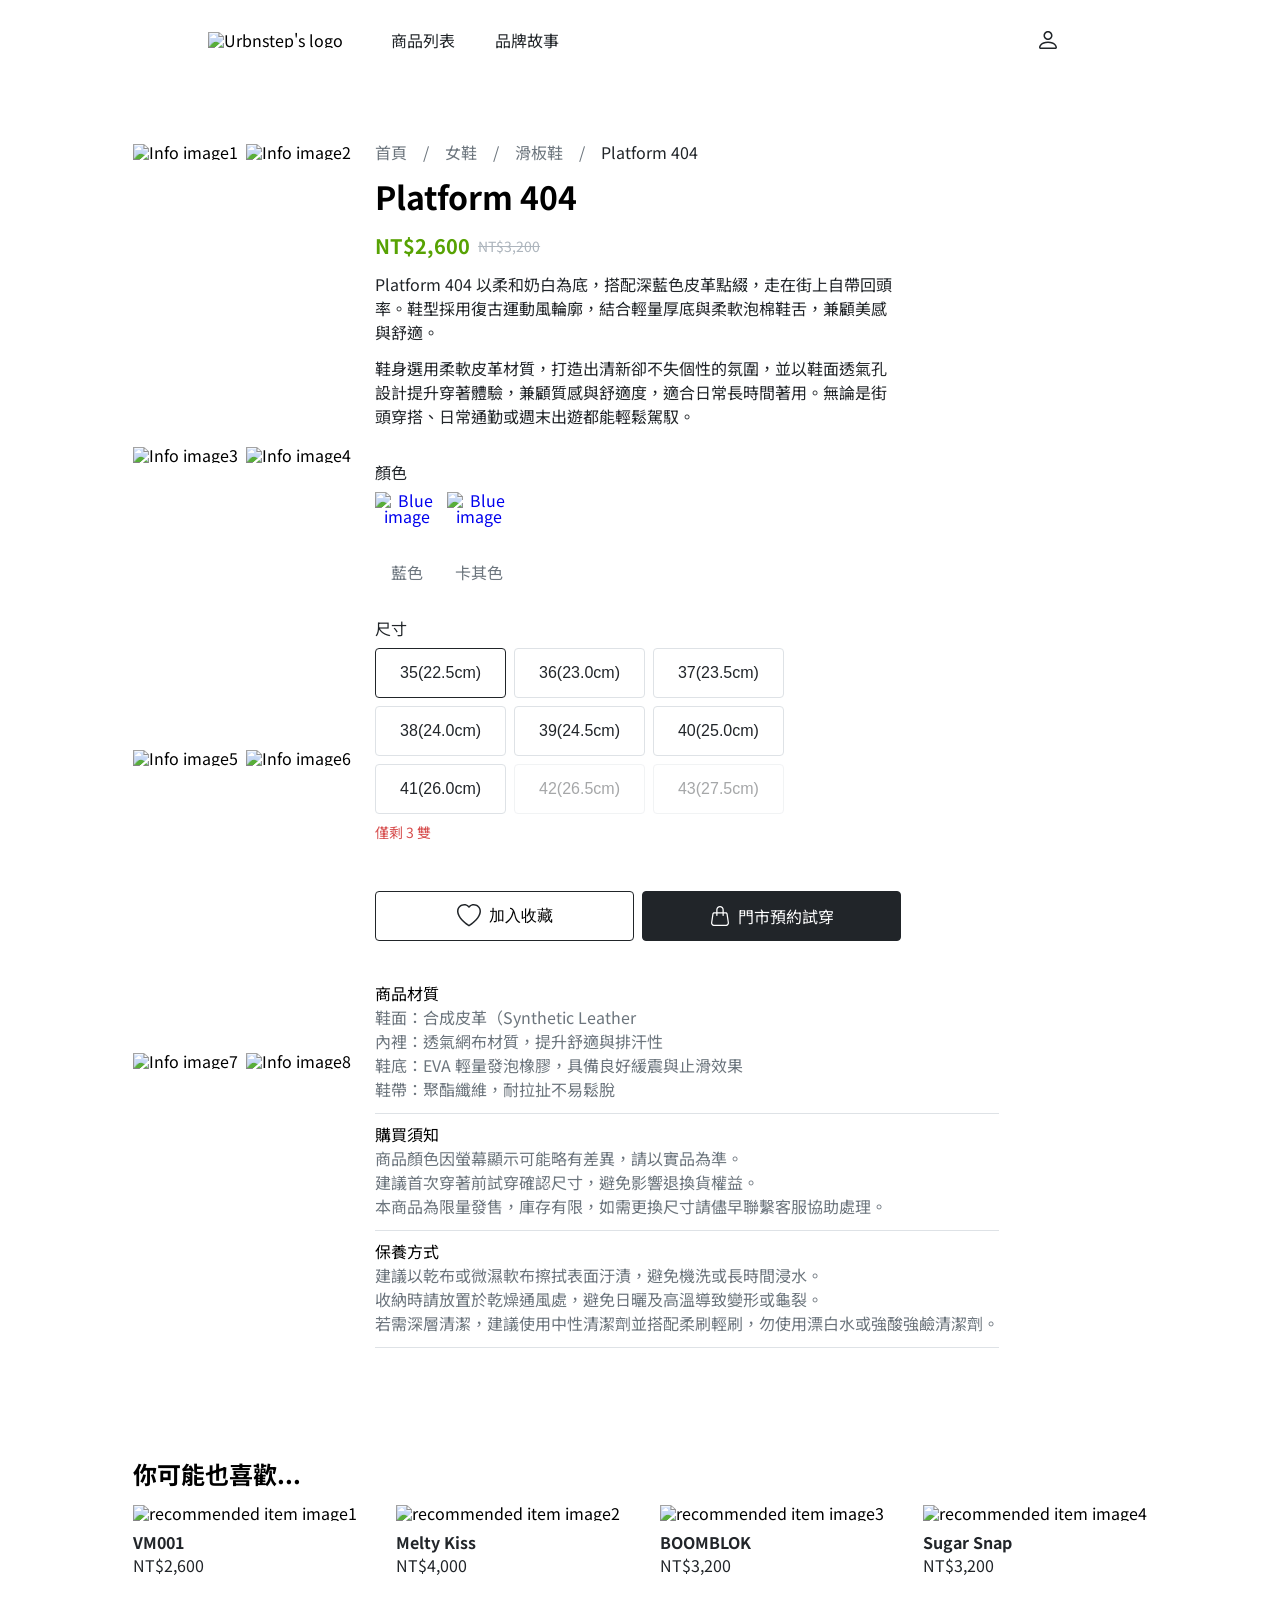
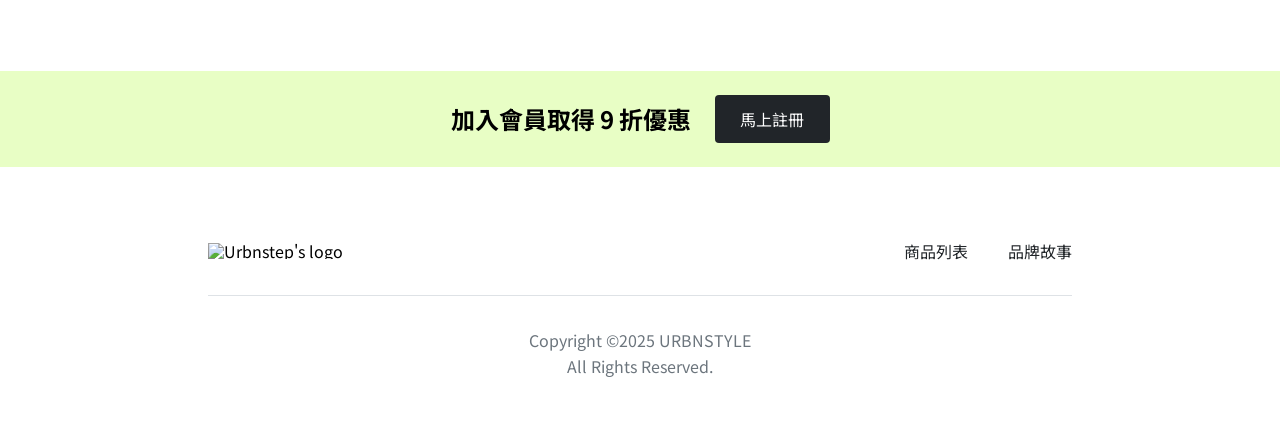
==== product-info.html @ 0d2f9f11 "feat: add product-info page for web" ====
<!DOCTYPE html>
<html lang="zh-Hant">
<head>
    <meta charset="UTF-8">
    <meta name="viewport" content="width=device-width, initial-scale=1.0">
    <meta name="description" content="女鞋詳細資訊">
    <link href="https://fonts.googleapis.com/css2?family=Noto+Sans+TC:wght@400;600;700&display=swap" rel="stylesheet">
    <link rel="stylesheet" href="css/all.css">
    <title>URBNSTEP | 女鞋 | 滑版鞋</title>
</head>
<body id="product-info">
    <header>
        <div class="nav-web">
            <nav class="nav-wrapper">
                <img src="https://raw.githubusercontent.com/hexschool/2022-web-layout-training/refs/heads/main/2025-week1/logo.svg" alt="Urbnstep's logo">
                <ul class="nav-list">
                    <li><a href="#">商品列表</a></li>
                    <li><a href="#">品牌故事</a></li>
                </ul>
            </nav>
            <img src="assets/login-icon.svg" alt="Login icon">
        </div>
        <div class="nav-mobile">
            <ul class="nav-list-mobile">
                <li><a href="#" class="products-mobile">商品列表</a></li>
                <li><a href="#" class="brand-story-mobile">品牌故事</a></li>
            </ul>
        </div>
    </header>
    <main>
        <section class="info">
            <div class="info-image-list">
                <div class="info-image-item">
                    <img src="https://raw.githubusercontent.com/hexschool/2022-web-layout-training/refs/heads/main/2025-week2/image.png" alt="Info image1">
                </div>
                <div class="info-image-item">
                    <img src="https://raw.githubusercontent.com/hexschool/2022-web-layout-training/refs/heads/main/2025-week2/image-1.png" alt="Info image2">
                </div>
                <div class="info-image-item">
                    <img src="https://raw.githubusercontent.com/hexschool/2022-web-layout-training/refs/heads/main/2025-week2/image-2.png" alt="Info image3">
                </div>
                <div class="info-image-item">
                    <img src="https://raw.githubusercontent.com/hexschool/2022-web-layout-training/refs/heads/main/2025-week2/image-3.png" alt="Info image4">
                </div>
                <div class="info-image-item">
                    <img src="https://raw.githubusercontent.com/hexschool/2022-web-layout-training/refs/heads/main/2025-week2/image-4.png" alt="Info image5">
                </div>
                <div class="info-image-item">
                    <img src="https://raw.githubusercontent.com/hexschool/2022-web-layout-training/refs/heads/main/2025-week2/image-5.png" alt="Info image6">
                </div>
                <div class="info-image-item">
                    <img src="https://raw.githubusercontent.com/hexschool/2022-web-layout-training/refs/heads/main/2025-week2/image-6.png" alt="Info image7">
                </div>
                <div class="info-image-item">
                    <img src="https://raw.githubusercontent.com/hexschool/2022-web-layout-training/refs/heads/main/2025-week2/image-7.png" alt="Info image8">
                </div>
            </div>
            <div class="info-details">
                <div class="info-details-intro">
                    <ul class="breadcrumb-content">
                        <li><a href="#">首頁</a></li>
                        <li><a href="#">女鞋</a></li>
                        <li><a href="#">滑板鞋</a></li>
                        <li>Platform 404</li>
                    </ul>
                    <h1>Platform 404</h1>
                    <div class="info-details-price">
                        <h2 class="selling-price">NT$2,600</h2>
                        <h3 class="selling-price">NT$3,200</h3>
                    </div>
                    <div class="info-details-content">
                        <p>Platform 404 以柔和奶白為底，搭配深藍色皮革點綴，走在街上自帶回頭率。鞋型採用復古運動風輪廓，結合輕量厚底與柔軟泡棉鞋舌，兼顧美感與舒適。</p>
                        <p>鞋身選用柔軟皮革材質，打造出清新卻不失個性的氛圍，並以鞋面透氣孔設計提升穿著體驗，兼顧質感與舒適度，適合日常長時間著用。無論是街頭穿搭、日常通勤或週末出遊都能輕鬆駕馭。</p>
                    </div>
                </div>
                <div class="info-details-spec">
                    <div class="info-details-spec-color">
                        <h4>顏色</h4>
                        <div class="info-details-spec-list">
                            <a href="#" class="info-details-spec-item">
                                <img src="https://raw.githubusercontent.com/hexschool/2022-web-layout-training/refs/heads/main/2025-week2/product.png" alt="Blue image">
                                <h5>藍色</h5>
                            </a>
                            <a href="#"  class="info-details-spec-item">
                                <img src="https://raw.githubusercontent.com/hexschool/2022-web-layout-training/refs/heads/main/2025-week2/product-1.png" alt="Blue image">
                                <h5>卡其色</h5>
                            </a>
                        </div>
                    </div>
                    <div class="info-details-spec-size">
                        <h4>尺寸</h4>
                        <div class="info-details-spec-size-list">
                            <input type="button" value="35(22.5cm)" class="size-button active">
                            <input type="button" value="36(23.0cm)" class="size-button">
                            <input type="button" value="37(23.5cm)" class="size-button">
                            <input type="button" value="38(24.0cm)" class="size-button">
                            <input type="button" value="39(24.5cm)" class="size-button">
                            <input type="button" value="40(25.0cm)" class="size-button">
                            <input type="button" value="41(26.0cm)" class="size-button">
                            <input type="button" value="42(26.5cm)" class="size-button sold-out">
                            <input type="button" value="43(27.5cm)" class="size-button sold-out">
                        </div>
                        <p>僅剩 <span class="shoes-quantity">3</span> 雙</p>
                    </div>
                    <div class="info-details-spec-cta">
                        <button class="fav-btn">
                            <img src="assets/heart.svg" alt="heart image">
                            <span>加入收藏</span>
                        </button>
                        <a href="#">
                            <img src="assets/handbag.svg" alt="handbag image">
                            <span>門市預約試穿</span>
                        </a>
                    </div>
                </div>
                <div class="info-details-notice">
                    <div class="info-details-notice-item">
                        <h4>商品材質</h4>
                        <p>鞋面：合成皮革（Synthetic Leather</p>
                        <p>內裡：透氣網布材質，提升舒適與排汗性</p>
                        <p>鞋底：EVA 輕量發泡橡膠，具備良好緩震與止滑效果</p>
                        <p>鞋帶：聚酯纖維，耐拉扯不易鬆脫</p>
                    </div>
                    <div class="info-details-notice-item">
                        <h4>購買須知</h4>
                        <p>商品顏色因螢幕顯示可能略有差異，請以實品為準。</p>
                        <p>建議首次穿著前試穿確認尺寸，避免影響退換貨權益。</p>
                        <p>本商品為限量發售，庫存有限，如需更換尺寸請儘早聯繫客服協助處理。</p>
                    </div>
                    <div class="info-details-notice-item">
                        <h4>保養方式</h4>
                        <p>建議以乾布或微濕軟布擦拭表面汙漬，避免機洗或長時間浸水。</p>
                        <p>收納時請放置於乾燥通風處，避免日曬及高溫導致變形或龜裂。</p>
                        <p>若需深層清潔，建議使用中性清潔劑並搭配柔刷輕刷，勿使用漂白水或強酸強鹼清潔劑。</p>
                    </div>
                </div>
            </div>
        </section>
        <section class="recommend">
            <h2>你可能也喜歡...</h2>
            <div class="recommended-list">
                <div class="recommended-item">
                    <img src="https://raw.githubusercontent.com/hexschool/2022-web-layout-training/refs/heads/main/2025-week2/product-2.png" alt="recommended item image1">
                    <div class="product-price">
                        <h4>VM001</h4>
                        <p>NT$2,600</p>
                    </div>
                </div>
                <div class="recommended-item">
                    <img src="https://raw.githubusercontent.com/hexschool/2022-web-layout-training/refs/heads/main/2025-week2/product-3.png" alt="recommended item image2">
                    <div class="product-price">
                        <h4>Melty Kiss</h4>
                        <p>NT$4,000</p>
                    </div>
                </div>
                <div class="recommended-item">
                    <img src="https://raw.githubusercontent.com/hexschool/2022-web-layout-training/refs/heads/main/2025-week2/product-4.png" alt="recommended item image3">
                    <div class="product-price">
                        <h4>BOOMBLOK</h4>
                        <p>NT$3,200</p>
                    </div>
                </div>
                <div class="recommended-item">
                    <img src="https://raw.githubusercontent.com/hexschool/2022-web-layout-training/refs/heads/main/2025-week2/product-7.png" alt="recommended item image4">
                    <div class="product-price">
                        <h4>Sugar Snap</h4>
                        <p>NT$3,200</p>
                    </div>
                </div>
            </div>
        </section>
        <section class="call-to-action">
            <div class="call-to-action-content">
                <p>加入會員取得 9 折優惠</p>
                <a href="#">馬上註冊</a>
            </div>
        </section>
    </main>
    <footer>
        <nav class="nav-wrapper">
            <img src="https://raw.githubusercontent.com/hexschool/2022-web-layout-training/refs/heads/main/2025-week1/logo.svg" alt="Urbnstep's logo">
            <ul class="nav-list">
                <li><a href="#">商品列表</a></li>
                <li><a href="#">品牌故事</a></li>
            </ul>
        </nav>
        <div class="copyright">
            <h4>Copyright ©2025 URBNSTYLE</p>
            <p>All Rights Reserved.</p>
        </div>
    </footer>
</body>
</html>
---- css/all.css ----
@charset "UTF-8";
html, body, div, span, applet, object, iframe,
h1, h2, h3, h4, h5, h6, p, blockquote, pre,
a, abbr, acronym, address, big, cite, code,
del, dfn, em, img, ins, kbd, q, s, samp,
small, strike, strong, sub, sup, tt, var,
b, u, i, center,
dl, dt, dd, ol, ul, li,
fieldset, form, label, legend,
table, caption, tbody, tfoot, thead, tr, th, td,
article, aside, canvas, details, embed,
figure, figcaption, footer, header, hgroup,
menu, nav, output, ruby, section, summary,
time, mark, audio, video {
  margin: 0;
  padding: 0;
  border: 0;
  font-size: 100%;
  font: inherit;
  vertical-align: baseline;
}

/* HTML5 display-role reset for older browsers */
article, aside, details, figcaption, figure,
footer, header, hgroup, menu, nav, section {
  display: block;
}

body {
  line-height: 1;
}

ol, ul {
  list-style: none;
}

blockquote, q {
  quotes: none;
}

blockquote:before, blockquote:after,
q:before, q:after {
  content: "";
  content: none;
}

table {
  border-collapse: collapse;
  border-spacing: 0;
}

body {
  font-family: "Noto Sans TC", sans-serif;
}

.product-price h4 {
  font-size: 20px;
  font-weight: bold;
  color: #212529;
  margin-bottom: 4px;
}
@media (max-width: 768px) {
  .product-price h4 {
    font-size: 16px;
  }
}

.product-price p {
  font-size: 16px;
  color: #212529;
}

.cta-button {
  height: 48px;
  width: 115px;
  text-decoration: none;
  background-color: #C0FA73;
  color: #212529;
  display: flex;
  justify-content: center;
  align-items: center;
  border-radius: 3px;
}

.call-to-action-content {
  margin-top: 48px;
  background-color: #E8FEC5;
  width: 100%;
  display: flex;
  justify-content: center;
  align-items: center;
  padding-top: 24px;
  padding-bottom: 24px;
  gap: 24px;
}

.call-to-action-content p {
  font-size: 24px;
  font-weight: bold;
}
@media (max-width: 768px) {
  .call-to-action-content p {
    font-size: 20px;
  }
}

.call-to-action-content a {
  height: 48px;
  width: 115px;
  cursor: pointer;
  text-decoration: none;
  background-color: #212529;
  color: #FFFFFF;
  display: flex;
  justify-content: center;
  align-items: center;
  border-radius: 4px;
}

*, *::before, *::after {
  box-sizing: border-box;
}

header .nav-web {
  padding: 16px clamp(24px, 16.25%, 312px);
  display: flex;
  justify-content: space-between;
}
@media (max-width: 768px) {
  header .nav-web {
    padding: 12px;
  }
}

header .nav-wrapper {
  display: flex;
  justify-content: center;
  align-items: center;
  gap: 48px;
}

header .nav-list {
  display: flex;
  justify-content: center;
  align-items: center;
  gap: 40px;
}
@media (max-width: 768px) {
  header .nav-list {
    display: none;
  }
}

header .nav-list a {
  text-decoration: none;
  color: #212529;
}

header .nav-mobile {
  display: none;
}
@media (max-width: 768px) {
  header .nav-mobile {
    display: flex;
    justify-content: center;
    align-items: center;
  }
}

header .nav-list-mobile {
  display: none;
}
@media (max-width: 768px) {
  header .nav-list-mobile {
    display: flex;
    width: 100%;
    height: 48px;
  }
}

header .nav-list-mobile li {
  flex: 1;
  height: 100%;
}

header .nav-list-mobile .products-mobile,
header .nav-list-mobile .brand-story-mobile {
  display: flex;
  justify-content: center;
  align-items: center;
  width: 100%;
  height: 100%;
  text-decoration: none;
  color: #212529;
}

header .nav-list-mobile .products-mobile {
  background-color: #E8FEC5;
}

header .nav-list-mobile .brand-story-mobile {
  background-color: #F5FEE7;
}

.banner-wrapper {
  height: 800px;
  width: 100%;
  background-image: url("https://raw.githubusercontent.com/hexschool/2022-web-layout-training/refs/heads/main/2025-week3-4/banner.png");
  background-position: center;
  background-size: cover;
  background-repeat: no-repeat;
  display: flex;
  justify-content: flex-start;
  align-items: center;
}
@media (max-width: 768px) {
  .banner-wrapper {
    background-image: url("https://raw.githubusercontent.com/hexschool/2022-web-layout-training/refs/heads/main/2025-week3-4/banner-sm.png");
    height: 480px;
  }
}

.banner-content {
  padding: 16px clamp(24px, 10.4%, 200px);
  display: flex;
  flex-direction: column;
  gap: 48px;
}
@media (max-width: 768px) {
  .banner-content {
    padding: 0;
    padding-left: 24px;
    padding-right: 24px;
  }
}

.banner-content h1 {
  font-size: 64px;
  font-weight: bold;
  color: #FFFFFF;
  letter-spacing: 5%;
  margin-bottom: 16px;
}
@media (max-width: 768px) {
  .banner-content h1 {
    font-size: 48px;
  }
}

.banner-content p {
  font-size: 28px;
  font-weight: bold;
  color: #FFFFFF;
  letter-spacing: 5%;
}
@media (max-width: 768px) {
  .banner-content p {
    font-size: 20px;
  }
}

.new-arrival {
  padding: 64px clamp(24px, 16.25%, 312px);
}
@media (max-width: 768px) {
  .new-arrival {
    padding: 40px 12px;
  }
}

.new-arrival-title {
  display: flex;
  flex-direction: column;
  justify-content: center;
  align-items: center;
}

.new-arrival-title h2 {
  font-size: 48px;
  font-weight: bold;
  color: #212529;
  margin-bottom: 12px;
}
@media (max-width: 768px) {
  .new-arrival-title h2 {
    font-size: 32px;
    margin-bottom: 8px;
  }
}

.new-arrival-title h3 {
  font-size: 32px;
  font-weight: bold;
  color: #212529;
}
@media (max-width: 768px) {
  .new-arrival-title h3 {
    font-size: 24px;
  }
}

.new-arrival-list {
  display: grid;
  grid-template-columns: 1fr 1fr;
  gap: 24px;
  margin-top: 16px;
}

.new-arrival-item {
  display: flex;
  flex-direction: column;
  gap: 12px;
  margin-top: 16px;
}

.new-arrival-item a {
  text-decoration: none;
}

.new-arrival-item img {
  max-height: 636px;
  max-width: 636px;
  width: 100%;
  margin-bottom: 12px;
}

.best-seller-list, .series-list {
  padding: 64px clamp(24px, 16.25%, 312px);
}
@media (max-width: 768px) {
  .best-seller-list, .series-list {
    padding: 40px 12px;
  }
}

.best-seller-list h3, .series-list h3 {
  font-size: 32px;
  font-weight: bold;
  color: #212529;
  margin-bottom: 16px;
}
@media (max-width: 768px) {
  .best-seller-list h3, .series-list h3 {
    font-size: 24px;
  }
}

.best-seller-list-content {
  display: flex;
  justify-content: center;
  align-items: center;
  gap: 24px;
}
@media (max-width: 768px) {
  .best-seller-list-content {
    justify-content: flex-start;
    gap: 16px;
    overflow-x: scroll;
    scroll-snap-type: x mandatory;
    scrollbar-width: none;
  }
}

.best-seller-list-item {
  position: relative;
  display: inline-block;
}
@media (max-width: 768px) {
  .best-seller-list-item {
    flex: 0 0 85%;
    scroll-snap-align: start;
  }
}

.best-seller-note {
  position: absolute;
  top: 0px;
  left: 0px;
  background-color: #F5FEE7;
  color: #57A203;
  font-size: 14px;
  padding: 8px 12px;
}

.best-seller-list img {
  max-width: 422px;
  width: 100%;
}
@media (max-width: 768px) {
  .best-seller-list img {
    max-width: 100%;
  }
}

.sale-wrapper {
  width: 100%;
  padding-top: 48px;
  padding-bottom: 48px;
  background-image: url("https://raw.githubusercontent.com/hexschool/2022-web-layout-training/refs/heads/main/2025-week3-4/banner-co-branded.png");
  background-position: center;
  background-size: cover;
  background-repeat: no-repeat;
  display: flex;
  flex-direction: column;
  justify-content: center;
  align-items: center;
}
@media (max-width: 768px) {
  .sale-wrapper {
    background-image: url("https://raw.githubusercontent.com/hexschool/2022-web-layout-training/refs/heads/main/2025-week3-4/banner-co-branded-sm.png");
    overflow-x: hidden;
    padding: 64px 12px;
  }
}

.sale-content {
  width: 634px;
  display: flex;
  flex-direction: column;
  justify-content: center;
  align-items: center;
  margin-top: 100px;
  margin-bottom: 100px;
  position: relative;
}
@media (max-width: 768px) {
  .sale-content {
    margin: 0;
    width: 100%;
  }
}

.sale-title {
  display: flex;
  justify-content: center;
  align-items: center;
  gap: 24px;
}
@media (max-width: 768px) {
  .sale-title {
    flex-direction: column;
  }
}

.sale-title h2 {
  font-size: 48px;
  font-weight: bold;
  color: #FFFFFF;
  letter-spacing: 5%;
}
@media (max-width: 768px) {
  .sale-title h2 {
    font-size: 32px;
  }
}

.sale-title span {
  font-size: 40px;
  font-weight: bold;
  color: #C0FA73;
}
@media (max-width: 768px) {
  .sale-title span {
    font-size: 28px;
  }
}

.sale-content h3 {
  font-size: 32px;
  font-weight: bold;
  color: #FFFFFF;
  letter-spacing: 5%;
  margin-top: 16px;
}
@media (max-width: 768px) {
  .sale-content h3 {
    font-size: 20px;
    margin-bottom: 24px;
  }
}

.sale-content p {
  font-size: 20px;
  color: #ADB5BD;
  margin-top: 32px;
}
@media (max-width: 768px) {
  .sale-content p {
    display: none;
    margin-top: 0px;
  }
}

.sale-content .sale-content-mobile {
  display: none;
}
@media (max-width: 768px) {
  .sale-content .sale-content-mobile {
    display: flex;
    text-align: center;
    margin-top: 4px;
    letter-spacing: 5%;
    line-height: 1.6;
  }
}

.sale-content a {
  margin-top: 48px;
}

.sale-content .img-star {
  width: 48px;
  height: 48px;
  position: absolute;
  left: -56px;
  top: -32px;
}
@media (max-width: 768px) {
  .sale-content .img-star {
    left: -32px;
    top: -32px;
  }
}

.sale-content .img-sparkle {
  width: 76px;
  height: 64px;
  position: absolute;
  right: -38px;
  bottom: 32px;
}
@media (max-width: 768px) {
  .sale-content .img-sparkle {
    right: -38px;
    bottom: 40px;
  }
}

.sale-wrapper .dots {
  display: flex;
  justify-content: center;
  align-items: center;
  gap: 8px;
}
@media (max-width: 768px) {
  .sale-wrapper .dots {
    display: none;
  }
}

.sale-wrapper .dots li {
  display: block;
  width: 8px;
  height: 8px;
  border-radius: 50%;
  background-color: #CED4DA;
}

.sale-wrapper .dots li.active {
  background-color: #6C757D;
  width: 24px;
  border-radius: 4px;
}

.series-list ul {
  display: flex;
  justify-content: center;
  align-items: center;
  gap: 24px;
}
@media (max-width: 768px) {
  .series-list ul {
    display: grid;
    grid-template-columns: 1fr 1fr;
    gap: 12px;
  }
}

.series-list li {
  position: relative;
  display: inline-block;
}
@media (max-width: 768px) {
  .series-list li {
    width: -moz-fit-content;
    width: fit-content; /* 加這行，讓 li 緊貼圖片寬度 */
  }
}

.series-list img {
  max-width: 306px;
  width: 100%;
}
@media (max-width: 768px) {
  .series-list img {
    max-width: 100%;
  }
}

.series-note {
  position: absolute;
  top: 50%;
  left: 50%;
  transform: translate(-50%, -50%);
  width: 100%;
}

.series-note h4 {
  font-size: 28px;
  font-weight: bold;
  color: #FFFFFF;
  text-align: center;
  margin-bottom: 8px;
}
@media (max-width: 768px) {
  .series-note h4 {
    font-size: 16px;
  }
}

.series-note p {
  font-size: 24px;
  font-weight: bold;
  color: #FFFFFF;
  text-align: center;
}
@media (max-width: 768px) {
  .series-note p {
    font-size: 16px;
  }
}

.style-inspiration {
  padding: 64px clamp(24px, 16.25%, 312px);
}
@media (max-width: 768px) {
  .style-inspiration {
    padding: 40px 12px;
  }
}

.style-inspiration h3 {
  font-size: 32px;
  font-weight: bold;
  color: #212529;
  margin-bottom: 16px;
}
@media (max-width: 768px) {
  .style-inspiration h3 {
    font-size: 24px;
  }
}

.style-inspiration-list {
  display: grid;
  grid-template-columns: 1fr 1fr 1fr 1fr 1fr 1fr;
  grid-template-rows: 1fr 1fr 1fr;
  gap: 8px;
}
@media (max-width: 768px) {
  .style-inspiration-list {
    display: flex;
    justify-content: flex-start;
    gap: 16px;
    overflow-x: scroll;
    scroll-snap-type: x mandatory;
    scrollbar-width: none;
  }
}

@media (max-width: 768px) {
  .style-inspiration-list div {
    flex: 0 0 70%;
    scroll-snap-align: start;
  }
}

.style-inspiration-list img {
  width: 100%;
  display: block;
}

.inspiration-item-bg-man {
  grid-row: 2/4;
  grid-column: 1/3;
}

.inspiration-item-r2-c3 {
  grid-row: 2;
  grid-column: 3;
}

.inspiration-item-r2-c4 {
  grid-row: 2;
  grid-column: 4;
}

.inspiration-item-r3-c3 {
  grid-row: 3;
  grid-column: 3;
}

.inspiration-item-r3-c4 {
  grid-row: 3;
  grid-column: 4;
}

.inspiration-item-bg-woman {
  grid-row: 1/3;
  grid-column: 5/7;
}

footer {
  display: flex;
  flex-direction: column;
  gap: 24px;
  padding: 64px clamp(24px, 16.25%, 312px);
}
@media (max-width: 768px) {
  footer {
    padding: 32px 12px;
  }
}

footer .nav-wrapper {
  display: flex;
  justify-content: space-between;
  align-items: center;
  gap: 48px;
}
@media (max-width: 768px) {
  footer .nav-wrapper {
    flex-direction: column;
    gap: 8px;
    align-items: flex-start;
  }
}

footer .nav-list {
  display: flex;
  justify-content: center;
  align-items: center;
  gap: 40px;
}
@media (max-width: 768px) {
  footer .nav-list {
    flex-direction: column;
    gap: 4px;
    padding-left: 12px;
  }
}

footer .nav-list li {
  padding-top: 12px;
  padding-bottom: 12px;
}

footer .nav-list a {
  text-decoration: none;
  color: #212529;
}

footer .copyright {
  display: flex;
  flex-direction: column;
  justify-content: center;
  align-items: center;
  border-top: 1px solid #DEE2E6;
}

footer .copyright h4 {
  line-height: 1.6;
  color: #6C757D;
  text-align: center;
  margin-top: 32px;
}

footer .copyright p {
  line-height: 1.6;
  color: #6C757D;
  text-align: center;
}

.info {
  padding: 64px clamp(24px, 10.4%, 200px);
  display: flex;
  gap: 24px;
}
@media (max-width: 768px) {
  .info {
    padding: 16px 12px;
  }
}

.info-image-list {
  display: grid;
  grid-template-columns: 1fr 1fr;
  gap: 8px;
  max-width: 746px;
}

.info-image-item img {
  max-width: 369px;
  max-height: 369px;
  width: 100%;
}

.breadcrumb-content li {
  display: inline;
  font-size: 16px;
  color: #212529;
}

.breadcrumb-content li + li:before {
  padding: 12px;
  color: #6C757D;
  content: "/ ";
}

.breadcrumb-content li a {
  color: #6C757D;
  text-decoration: none;
}

.breadcrumb-content li a:hover {
  text-decoration: underline;
}

/* 右側 */
.info-details, .info-details-spec {
  display: flex;
  flex-direction: column;
  gap: 32px;
}

.info-details-intro {
  display: flex;
  flex-direction: column;
  gap: 12px;
}

.info-details-intro h1 {
  font-size: 32px;
  font-weight: bold;
  letter-spacing: 5%;
  line-height: 150%;
}

.info-details-price {
  display: flex;
  align-items: center;
  gap: 8px;
  margin-top: 4px;
  margin-bottom: 4px;
}

.info-details-price h2 {
  font-size: 20px;
  font-weight: bold;
  letter-spacing: 5%;
  color: #57A203;
}

.info-details-price h3 {
  font-size: 14px;
  letter-spacing: 5%;
  color: #ADB5BD;
  text-decoration: line-through;
}

.info-details-content {
  display: flex;
  flex-direction: column;
  gap: 12px;
  max-width: 526px;
}

.info-details-content p, .info-details-spec h4,
.info-details-spec-item h5, .info-details-content-item h4 {
  font-size: 16px;
  line-height: 150%;
  letter-spacing: 5%;
  color: #212529;
}

.info-details-spec-color {
  display: flex;
  flex-direction: column;
  gap: 8px;
}

.info-details-spec-list {
  display: flex;
  gap: 8px;
}

.info-details-spec-item {
  display: flex;
  flex-direction: column;
  text-align: center;
  gap: 4px;
  text-decoration: none;
}

.info-details-spec-item:hover {
  -webkit-text-decoration: underline #6C757D;
          text-decoration: underline #6C757D;
}

.info-details-spec-item img {
  width: 64px;
  height: 64px;
}

.info-details-spec-item h5 {
  color: #6C757D;
}

.info-details-spec-size {
  display: flex;
  flex-direction: column;
  gap: 8px;
}

.info-details-spec-size-list {
  display: grid;
  grid-template-columns: repeat(3, fit-content(100%));
  gap: 8px;
}

.info-details-spec-size-list input {
  color: #212529;
  background-color: #FFFFFF;
  max-width: 160px;
  border-radius: 4px;
  padding: 12px 24px;
  border: 1px #DEE2E6 solid;
  font-size: 16px;
  line-height: 150%;
  letter-spacing: 5%;
}

.info-details-spec-size-list input.active {
  border: 1px #212529 solid;
}

.info-details-spec-size-list input:hover {
  border: 1px #6C757D solid;
}

.info-details-spec-size-list .sold-out {
  opacity: 0.4;
  cursor: not-allowed;
}

.info-details-spec-size p {
  font-size: 14px;
  color: #d74f4f;
  line-height: 150%;
  letter-spacing: 5%;
}

.info-details-spec-cta {
  display: flex;
  gap: 8px;
  margin-top: 16px;
}

.info-details-spec-cta button {
  max-width: 259px;
  width: 100%;
  padding-top: 12px;
  padding-bottom: 12px;
  display: flex;
  justify-content: center;
  align-items: center;
  gap: 8px;
  background-color: #FFFFFF;
  border: 1px #212529 solid;
  border-radius: 4px;
}
.info-details-spec-cta button:hover {
  font-weight: bold;
}

.fav-btn img {
  content: url("../assets/heart.svg");
}

.fav-btn:hover img {
  content: url("../assets/heart-fill.svg");
}

.fav-btn span {
  font-size: 16px;
  line-height: 150%;
  letter-spacing: 5%;
}

.info-details-spec-cta a {
  max-width: 259px;
  width: 100%;
  padding-top: 12px;
  padding-bottom: 12px;
  display: flex;
  justify-content: center;
  align-items: center;
  gap: 8px;
  background-color: #212529;
  border: 1px #212529 solid;
  border-radius: 4px;
  text-decoration: none;
  color: #FFFFFF;
}
.info-details-spec-cta a:hover {
  font-weight: bold;
}

.info-details-notice-item {
  padding-top: 12px;
  padding-bottom: 12px;
  border-bottom: 1px #DEE2E6 solid;
}

.info-details-notice-item h4 {
  margin-bottom: 4px;
}

.info-details-notice-item p {
  font-size: 16px;
  color: #6C757D;
  line-height: 150%;
  letter-spacing: 5%;
}

.recommend {
  padding: 48px clamp(24px, 10.4%, 200px);
  display: flex;
  flex-direction: column;
  gap: 16px;
}
@media (max-width: 768px) {
  .recommend {
    padding: 16px 12px;
  }
}

.recommend h2 {
  font-size: 24px;
  font-weight: bold;
  line-height: 120%;
  letter-spacing: 5%;
}

.recommended-list {
  display: flex;
  justify-content: space-between;
  gap: 24px;
}

.recommended-item {
  display: flex;
  flex-direction: column;
  gap: 12px;
}

.recommended-item h4, .recommended-item p {
  font-size: 16px;
  line-height: 120%;
  letter-spacing: 5%;
}

.recommended-item img {
  max-width: 306px;
  max-height: 306px;
  width: 100%;
}/*# sourceMappingURL=all.css.map */
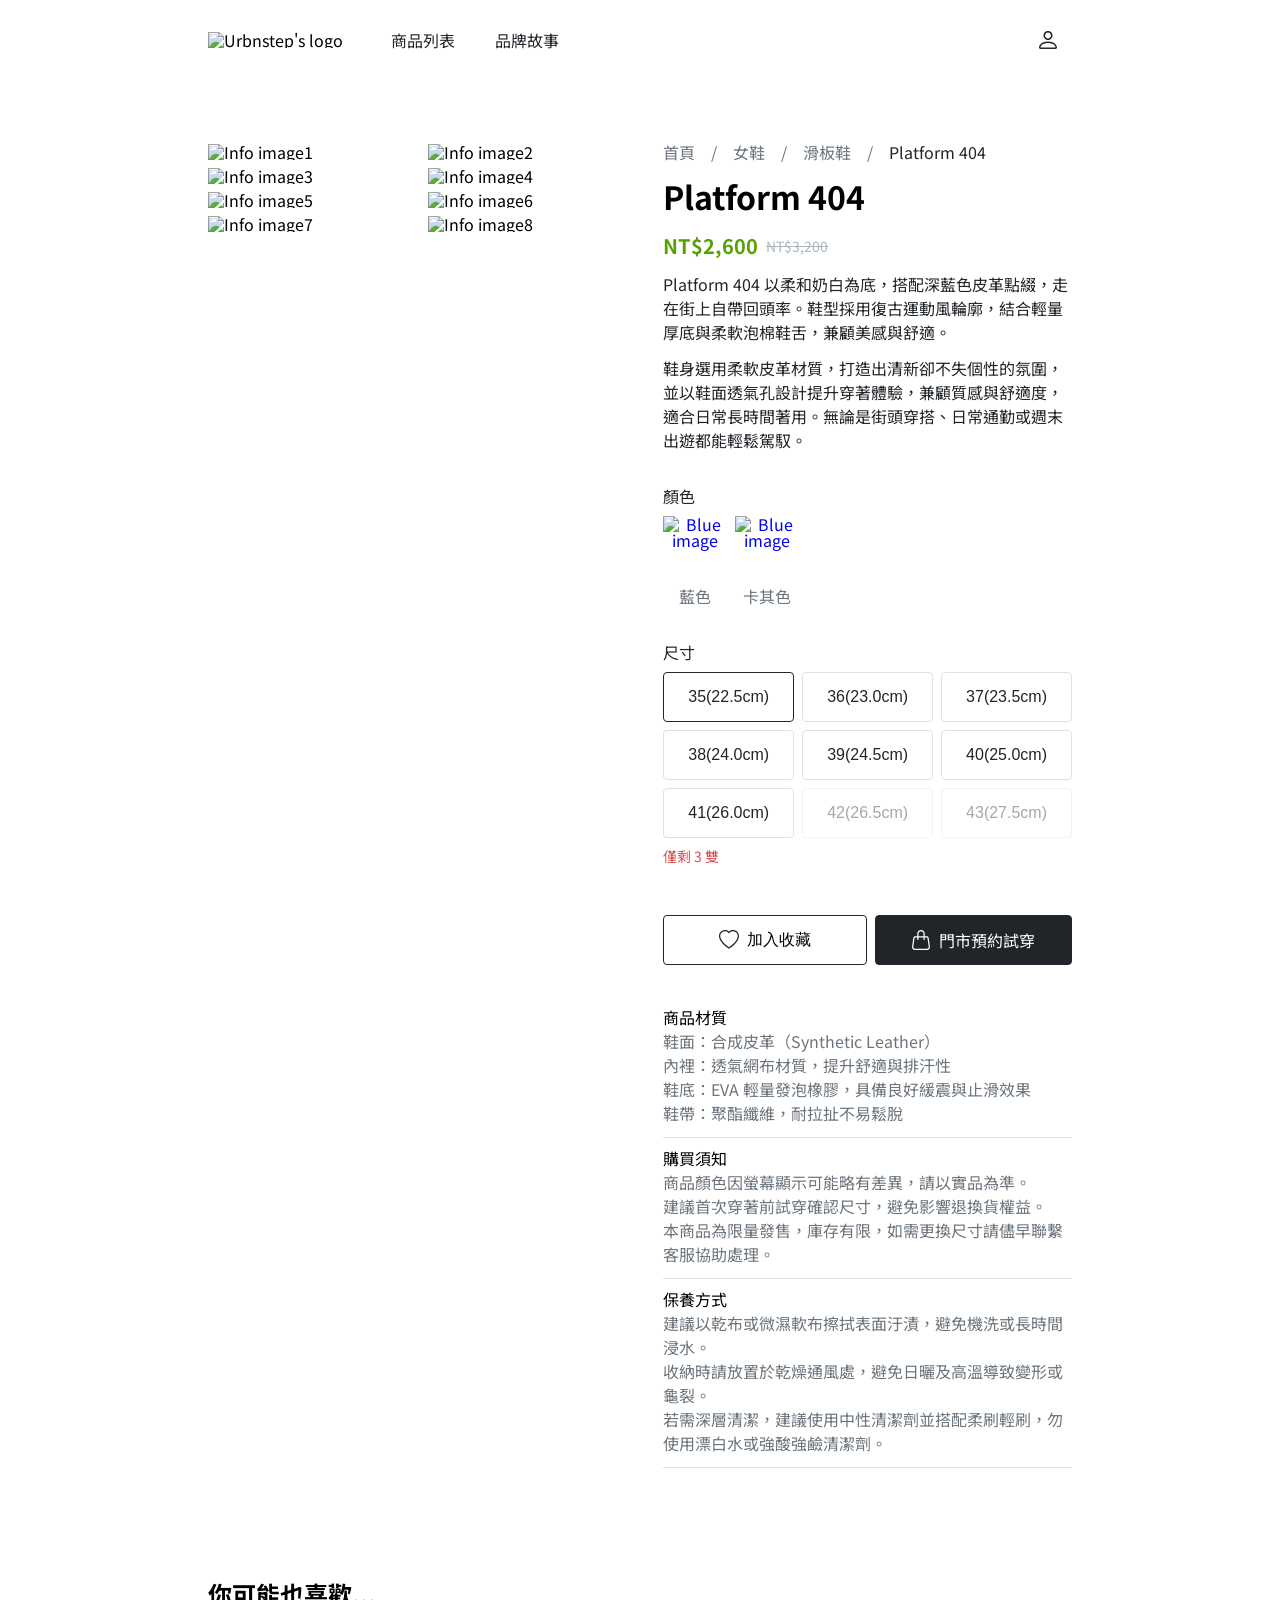
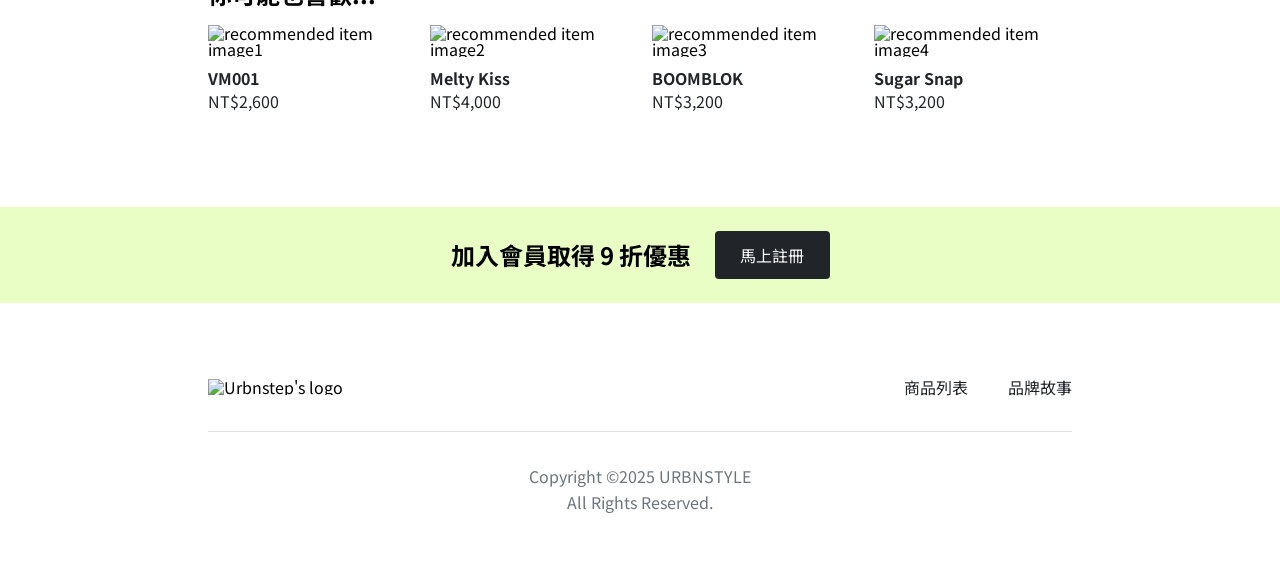
==== commit 66f8a527: "fix: adjust hover style and title name" ====
--- a/product-info.html
+++ b/product-info.html
@@ -4,9 +4,9 @@
     <meta charset="UTF-8">
     <meta name="viewport" content="width=device-width, initial-scale=1.0">
     <meta name="description" content="女鞋詳細資訊">
-    <link href="https://fonts.googleapis.com/css2?family=Noto+Sans+TC:wght@400;600;700&display=swap" rel="stylesheet">
+    <link href="https://fonts.googleapis.com/css2?family=Noto+Sans+TC:wght@100..900&family=Noto+Sans:ital,wght@0,300;1,300&display=swap" rel="stylesheet">
     <link rel="stylesheet" href="css/all.css">
-    <title>URBNSTEP | 女鞋 | 滑版鞋</title>
+    <title>Platform 404 | 滑版鞋 | 女鞋 | URBNSTEP</title>
 </head>
 <body id="product-info">
     <header>
@@ -28,6 +28,9 @@
         </div>
     </header>
     <main>
+        <section class="info-image-mobile">
+            <img src="https://raw.githubusercontent.com/hexschool/2022-web-layout-training/refs/heads/main/2025-week2/product.png" alt="Blue image">
+        </section>
         <section class="info">
             <div class="info-image-list">
                 <div class="info-image-item">
@@ -116,7 +119,7 @@
                 <div class="info-details-notice">
                     <div class="info-details-notice-item">
                         <h4>商品材質</h4>
-                        <p>鞋面：合成皮革（Synthetic Leather</p>
+                        <p>鞋面：合成皮革（Synthetic Leather）</p>
                         <p>內裡：透氣網布材質，提升舒適與排汗性</p>
                         <p>鞋底：EVA 輕量發泡橡膠，具備良好緩震與止滑效果</p>
                         <p>鞋帶：聚酯纖維，耐拉扯不易鬆脫</p>
--- a/css/all.css
+++ b/css/all.css
@@ -781,14 +781,36 @@
   text-align: center;
 }
 
+@media (max-width: 768px) {
+  #product-info header .nav-mobile {
+    display: none;
+  }
+}
+
 .info {
-  padding: 64px clamp(24px, 10.4%, 200px);
+  padding: 64px clamp(24px, 16.25%, 312px);
   display: flex;
   gap: 24px;
 }
 @media (max-width: 768px) {
   .info {
-    padding: 16px 12px;
+    padding: 24px 12px;
+    flex-direction: column;
+  }
+}
+
+.info-image-mobile {
+  display: none;
+}
+@media (max-width: 768px) {
+  .info-image-mobile {
+    display: flex;
+  }
+}
+
+@media (max-width: 768px) {
+  .info-image-mobile img {
+    width: 100%;
   }
 }
 
@@ -797,11 +819,17 @@
   grid-template-columns: 1fr 1fr;
   gap: 8px;
   max-width: 746px;
+  width: 100%;
+  align-self: start;
+}
+@media (max-width: 768px) {
+  .info-image-list {
+    display: none;
+  }
 }
 
 .info-image-item img {
   max-width: 369px;
-  max-height: 369px;
   width: 100%;
 }
 
@@ -809,6 +837,11 @@
   display: inline;
   font-size: 16px;
   color: #212529;
+}
+@media (max-width: 768px) {
+  .breadcrumb-content li {
+    font-size: 14px;
+  }
 }
 
 .breadcrumb-content li + li:before {
@@ -826,7 +859,6 @@
   text-decoration: underline;
 }
 
-/* 右側 */
 .info-details, .info-details-spec {
   display: flex;
   flex-direction: column;
@@ -844,6 +876,11 @@
   font-weight: bold;
   letter-spacing: 5%;
   line-height: 150%;
+}
+@media (max-width: 768px) {
+  .info-details-intro h1 {
+    font-size: 24px;
+  }
 }
 
 .info-details-price {
@@ -860,6 +897,11 @@
   letter-spacing: 5%;
   color: #57A203;
 }
+@media (max-width: 768px) {
+  .info-details-price h2 {
+    font-size: 16px;
+  }
+}
 
 .info-details-price h3 {
   font-size: 14px;
@@ -873,6 +915,11 @@
   flex-direction: column;
   gap: 12px;
   max-width: 526px;
+}
+@media (max-width: 768px) {
+  .info-details-content {
+    width: 100%;
+  }
 }
 
 .info-details-content p, .info-details-spec h4,
@@ -902,9 +949,11 @@
   text-decoration: none;
 }
 
-.info-details-spec-item:hover {
-  -webkit-text-decoration: underline #6C757D;
-          text-decoration: underline #6C757D;
+.info-details-spec-item:hover img {
+  border: 1px solid #212529;
+}
+.info-details-spec-item:hover h5 {
+  color: #212529;
 }
 
 .info-details-spec-item img {
@@ -927,11 +976,17 @@
   grid-template-columns: repeat(3, fit-content(100%));
   gap: 8px;
 }
+@media (max-width: 768px) {
+  .info-details-spec-size-list {
+    grid-template-columns: repeat(2, fit-content(100%));
+  }
+}
 
 .info-details-spec-size-list input {
   color: #212529;
   background-color: #FFFFFF;
   max-width: 160px;
+  width: 100%;
   border-radius: 4px;
   padding: 12px 24px;
   border: 1px #DEE2E6 solid;
@@ -965,8 +1020,15 @@
   gap: 8px;
   margin-top: 16px;
 }
-
-.info-details-spec-cta button {
+@media (max-width: 768px) {
+  .info-details-spec-cta {
+    flex-direction: row-reverse;
+    margin: 0;
+    justify-content: flex-end;
+  }
+}
+
+.info-details-spec-cta .fav-btn {
   max-width: 259px;
   width: 100%;
   padding-top: 12px;
@@ -979,15 +1041,41 @@
   border: 1px #212529 solid;
   border-radius: 4px;
 }
-.info-details-spec-cta button:hover {
-  font-weight: bold;
+.info-details-spec-cta .fav-btn:hover {
+  font-weight: bold;
+  background-color: #212529;
+  color: #FFFFFF;
+}
+@media (max-width: 768px) {
+  .info-details-spec-cta .fav-btn:hover {
+    background-color: #FFFFFF;
+    color: #212529;
+  }
+}
+@media (max-width: 768px) {
+  .info-details-spec-cta .fav-btn {
+    flex-direction: row-reverse;
+    max-width: 48px;
+    border: none;
+  }
 }
 
 .fav-btn img {
   content: url("../assets/heart.svg");
+  width: 20px;
+  height: 20px;
 }
 
 .fav-btn:hover img {
+  content: url("../assets/heart-white.svg");
+}
+@media (max-width: 768px) {
+  .fav-btn:hover img {
+    content: url("../assets/heart-fill.svg");
+  }
+}
+
+.fav-btn.active img {
   content: url("../assets/heart-fill.svg");
 }
 
@@ -995,6 +1083,11 @@
   font-size: 16px;
   line-height: 150%;
   letter-spacing: 5%;
+}
+@media (max-width: 768px) {
+  .fav-btn span {
+    display: none;
+  }
 }
 
 .info-details-spec-cta a {
@@ -1015,6 +1108,11 @@
 .info-details-spec-cta a:hover {
   font-weight: bold;
 }
+@media (max-width: 768px) {
+  .info-details-spec-cta a {
+    max-width: 295px;
+  }
+}
 
 .info-details-notice-item {
   padding-top: 12px;
@@ -1034,7 +1132,7 @@
 }
 
 .recommend {
-  padding: 48px clamp(24px, 10.4%, 200px);
+  padding: 48px clamp(24px, 16.25%, 312px);
   display: flex;
   flex-direction: column;
   gap: 16px;
@@ -1057,11 +1155,26 @@
   justify-content: space-between;
   gap: 24px;
 }
+@media (max-width: 768px) {
+  .recommended-list {
+    justify-content: flex-start;
+    gap: 16px;
+    overflow-x: scroll;
+    scroll-snap-type: x mandatory;
+    scrollbar-width: none;
+  }
+}
 
 .recommended-item {
   display: flex;
   flex-direction: column;
   gap: 12px;
+}
+@media (max-width: 768px) {
+  .recommended-item {
+    flex: 0 0 85%;
+    scroll-snap-align: start;
+  }
 }
 
 .recommended-item h4, .recommended-item p {
@@ -1074,4 +1187,10 @@
   max-width: 306px;
   max-height: 306px;
   width: 100%;
+}
+@media (max-width: 768px) {
+  .recommended-item img {
+    max-width: 100%;
+    max-height: 100%;
+  }
 }/*# sourceMappingURL=all.css.map */
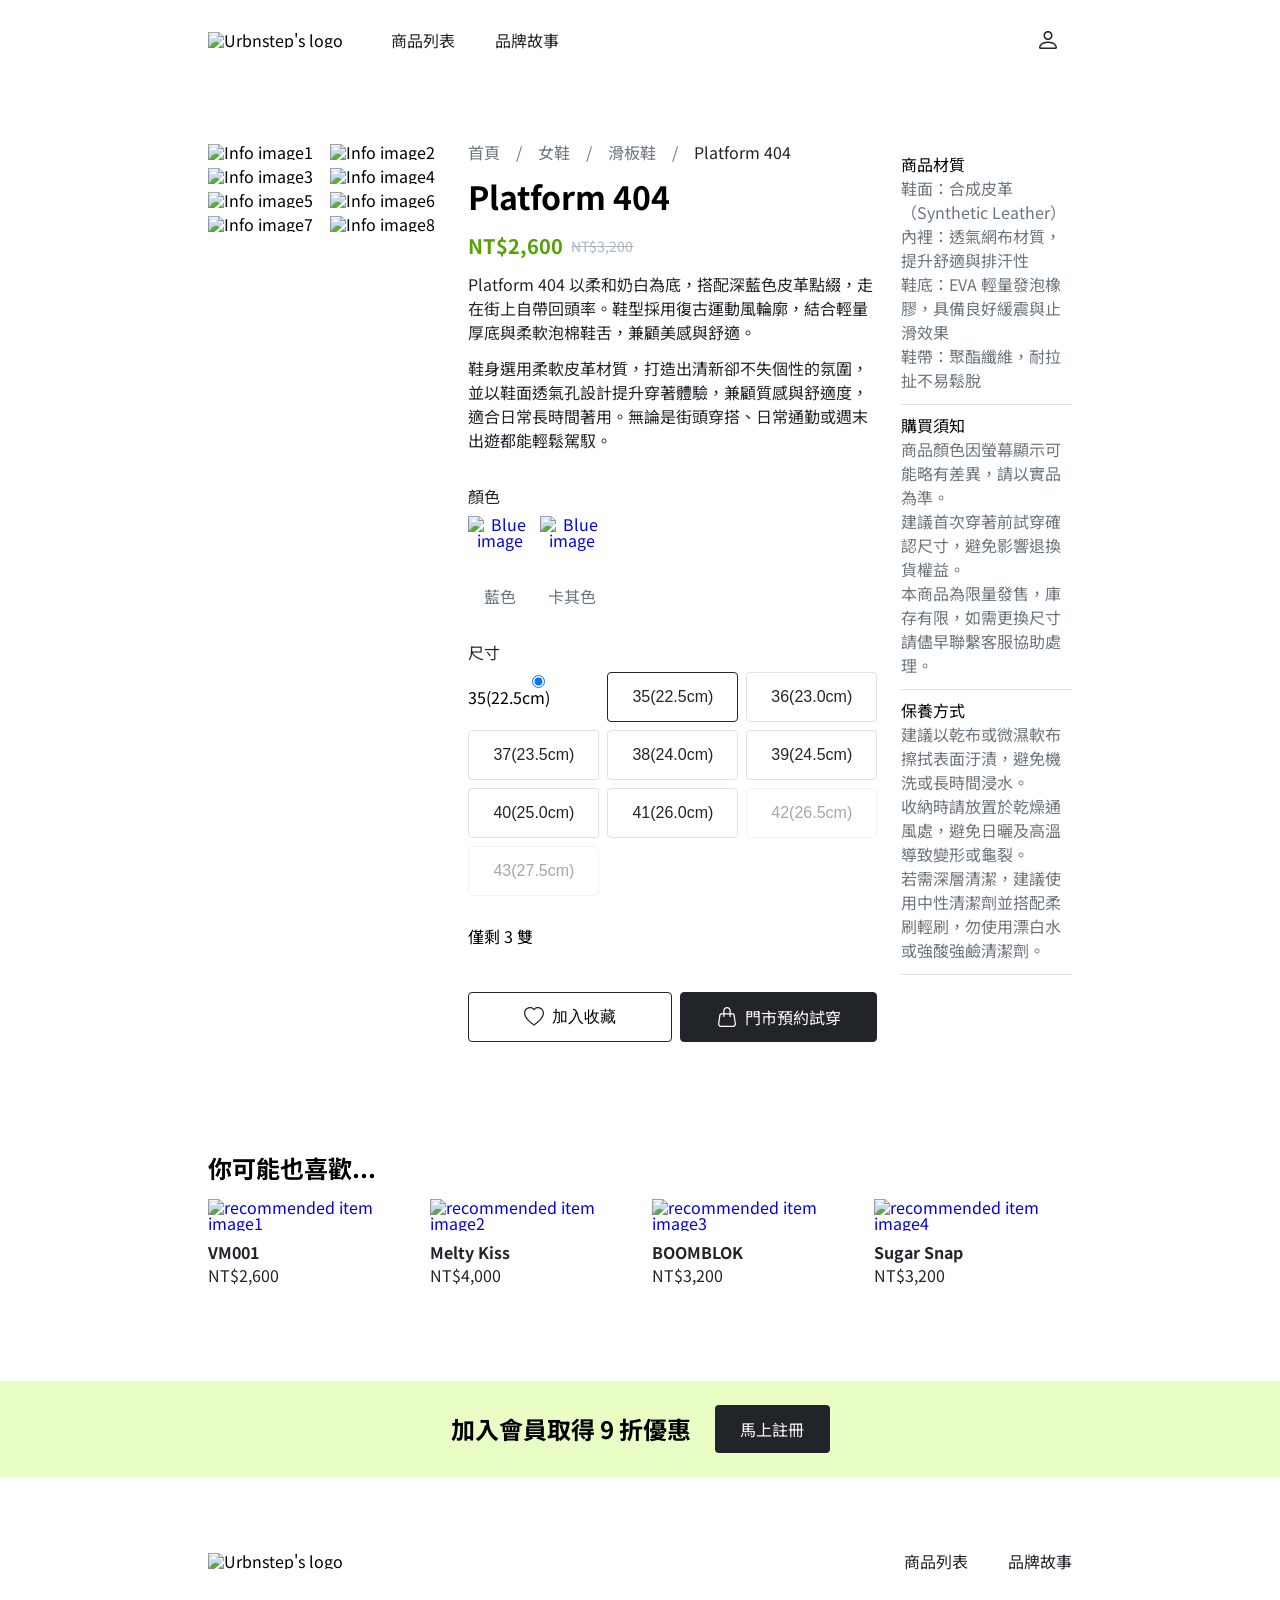
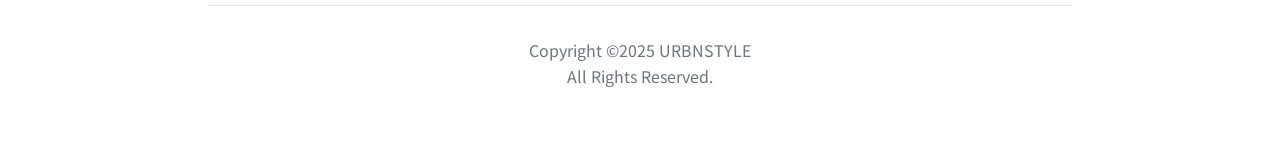
==== commit d18d33d3: "fix: add recommended-item link" ====
--- a/product-info.html
+++ b/product-info.html
@@ -92,7 +92,11 @@
                     </div>
                     <div class="info-details-spec-size">
                         <h4>尺寸</h4>
-                        <div class="info-details-spec-size-list">
+                        <fieldset class="info-details-spec-size-list">
+                            <div>
+                                <input type="radio" id="huey" name="drone" value="huey" checked />
+                                <label for="35(22.5cm)">35(22.5cm)</label>
+                            </div>
                             <input type="button" value="35(22.5cm)" class="size-button active">
                             <input type="button" value="36(23.0cm)" class="size-button">
                             <input type="button" value="37(23.5cm)" class="size-button">
@@ -142,34 +146,34 @@
         <section class="recommend">
             <h2>你可能也喜歡...</h2>
             <div class="recommended-list">
-                <div class="recommended-item">
+                <a href="#" class="recommended-item">
                     <img src="https://raw.githubusercontent.com/hexschool/2022-web-layout-training/refs/heads/main/2025-week2/product-2.png" alt="recommended item image1">
                     <div class="product-price">
                         <h4>VM001</h4>
                         <p>NT$2,600</p>
                     </div>
-                </div>
-                <div class="recommended-item">
+                </a>
+                <a href="#" class="recommended-item">
                     <img src="https://raw.githubusercontent.com/hexschool/2022-web-layout-training/refs/heads/main/2025-week2/product-3.png" alt="recommended item image2">
                     <div class="product-price">
                         <h4>Melty Kiss</h4>
                         <p>NT$4,000</p>
                     </div>
-                </div>
-                <div class="recommended-item">
+                </a>
+                <a href="#" class="recommended-item">
                     <img src="https://raw.githubusercontent.com/hexschool/2022-web-layout-training/refs/heads/main/2025-week2/product-4.png" alt="recommended item image3">
                     <div class="product-price">
                         <h4>BOOMBLOK</h4>
                         <p>NT$3,200</p>
                     </div>
-                </div>
-                <div class="recommended-item">
+                </a>
+                <a href="#" class="recommended-item">
                     <img src="https://raw.githubusercontent.com/hexschool/2022-web-layout-training/refs/heads/main/2025-week2/product-7.png" alt="recommended item image4">
                     <div class="product-price">
                         <h4>Sugar Snap</h4>
                         <p>NT$3,200</p>
                     </div>
-                </div>
+                </a>
             </div>
         </section>
         <section class="call-to-action">
--- a/css/all.css
+++ b/css/all.css
@@ -1152,12 +1152,11 @@
 
 .recommended-list {
   display: flex;
-  justify-content: space-between;
+  justify-content: flex-start;
   gap: 24px;
 }
 @media (max-width: 768px) {
   .recommended-list {
-    justify-content: flex-start;
     gap: 16px;
     overflow-x: scroll;
     scroll-snap-type: x mandatory;
@@ -1169,6 +1168,7 @@
   display: flex;
   flex-direction: column;
   gap: 12px;
+  text-decoration: none;
 }
 @media (max-width: 768px) {
   .recommended-item {
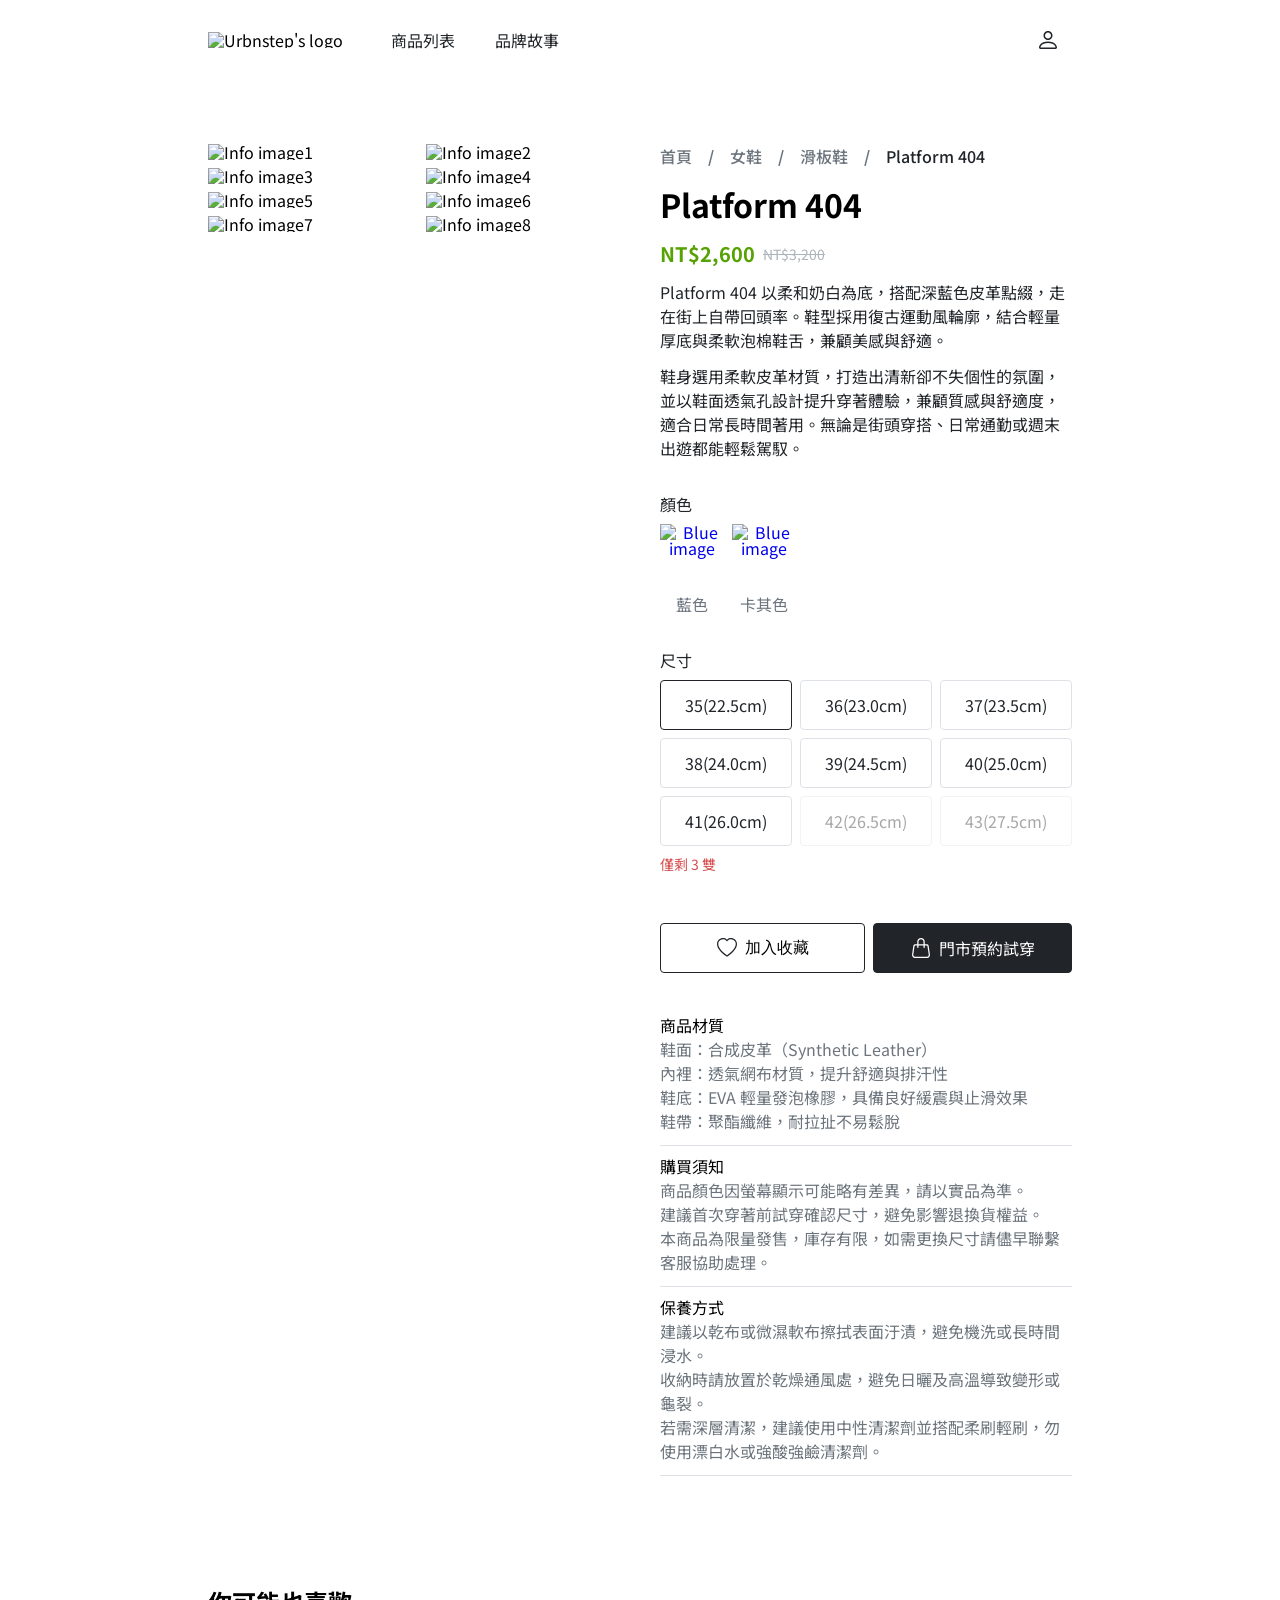
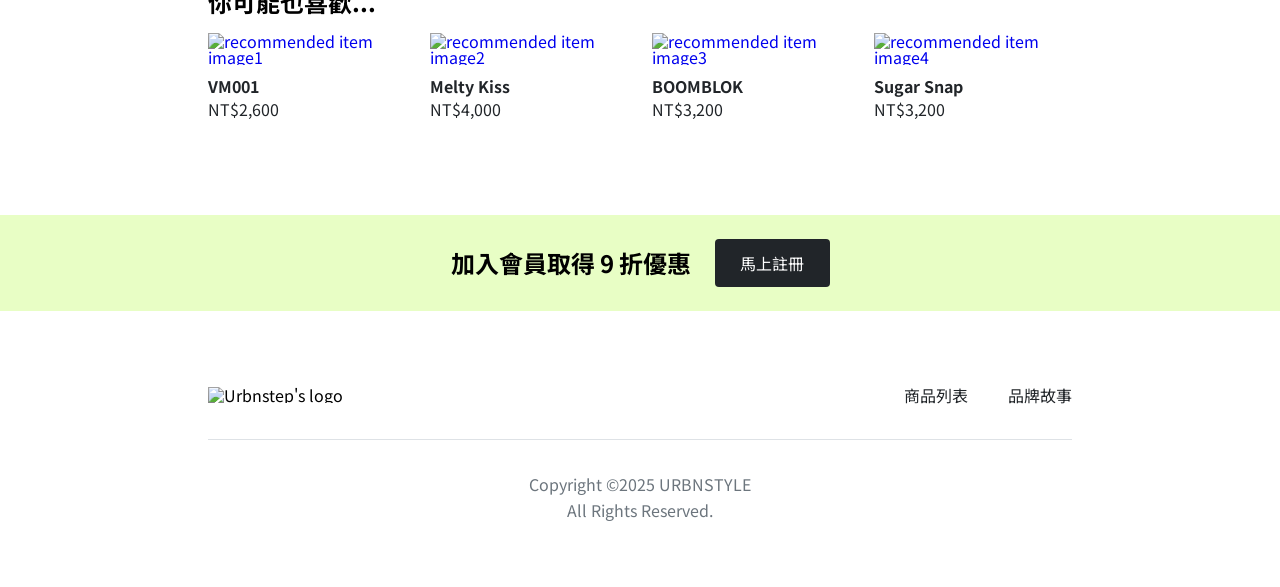
==== commit c2454623: "fix: change size input from button to radio" ====
--- a/product-info.html
+++ b/product-info.html
@@ -93,20 +93,25 @@
                     <div class="info-details-spec-size">
                         <h4>尺寸</h4>
                         <fieldset class="info-details-spec-size-list">
-                            <div>
-                                <input type="radio" id="huey" name="drone" value="huey" checked />
-                                <label for="35(22.5cm)">35(22.5cm)</label>
-                            </div>
-                            <input type="button" value="35(22.5cm)" class="size-button active">
-                            <input type="button" value="36(23.0cm)" class="size-button">
-                            <input type="button" value="37(23.5cm)" class="size-button">
-                            <input type="button" value="38(24.0cm)" class="size-button">
-                            <input type="button" value="39(24.5cm)" class="size-button">
-                            <input type="button" value="40(25.0cm)" class="size-button">
-                            <input type="button" value="41(26.0cm)" class="size-button">
-                            <input type="button" value="42(26.5cm)" class="size-button sold-out">
-                            <input type="button" value="43(27.5cm)" class="size-button sold-out">
-                        </div>
+                            <input type="radio" id="35(22.5cm)" value="35(22.5cm)" checked />
+                            <label for="35(22.5cm)">35(22.5cm)</label>
+                            <input type="radio" id="36(23.0cm)" value="36(23.0cm)"/>
+                            <label for="36(23.0cm)">36(23.0cm)</label>
+                            <input type="radio" id="37(23.5cm)" value="37(23.5cm)"/>
+                            <label for="37(23.5cm)">37(23.5cm)</label>
+                            <input type="radio" id="38(24.0cm)" value="38(24.0cm)"/>
+                            <label for="38(24.0cm)">38(24.0cm)</label>
+                            <input type="radio" id="39(24.5cm)" value="39(24.5cm)"/>
+                            <label for="39(24.5cm)">39(24.5cm)</label>
+                            <input type="radio" id="40(25.0cm)" value="40(25.0cm)"/>
+                            <label for="40(25.0cm)">40(25.0cm)</label>
+                            <input type="radio" id="41(26.0cm)" value="41(26.0cm)"/>
+                            <label for="41(26.0cm)">41(26.0cm)</label>
+                            <input type="radio" id="42(26.5cm)" value="42(26.5cm)"/>
+                            <label for="42(26.5cm)" class="sold-out">42(26.5cm)</label>
+                            <input type="radio" id="43(27.5cm)" value="43(27.5cm)"/>
+                            <label for="43(27.5cm)" class="sold-out">43(27.5cm)</label>
+                        </fieldset>
                         <p>僅剩 <span class="shoes-quantity">3</span> 雙</p>
                     </div>
                     <div class="info-details-spec-cta">
--- a/css/all.css
+++ b/css/all.css
@@ -837,6 +837,9 @@
   display: inline;
   font-size: 16px;
   color: #212529;
+  line-height: 150%;
+  letter-spacing: 5%;
+  font-weight: 500;
 }
 @media (max-width: 768px) {
   .breadcrumb-content li {
@@ -848,6 +851,8 @@
   padding: 12px;
   color: #6C757D;
   content: "/ ";
+  font-size: 16px;
+  font-weight: 700;
 }
 
 .breadcrumb-content li a {
@@ -982,28 +987,37 @@
   }
 }
 
-.info-details-spec-size-list input {
+.info-details-spec-size-list input[type=radio] {
+  position: absolute;
+  opacity: 0;
+  width: 0;
+  height: 0;
+}
+
+.info-details-spec-size-list input[type=radio] + label {
   color: #212529;
   background-color: #FFFFFF;
   max-width: 160px;
   width: 100%;
   border-radius: 4px;
   padding: 12px 24px;
-  border: 1px #DEE2E6 solid;
+  border: 1px solid #DEE2E6;
   font-size: 16px;
   line-height: 150%;
   letter-spacing: 5%;
-}
-
-.info-details-spec-size-list input.active {
-  border: 1px #212529 solid;
-}
-
-.info-details-spec-size-list input:hover {
-  border: 1px #6C757D solid;
-}
-
-.info-details-spec-size-list .sold-out {
+  cursor: pointer;
+  font-family: inherit;
+}
+
+.info-details-spec-size-list input[type=radio] + label:hover {
+  border: 1px solid #6C757D;
+}
+
+.info-details-spec-size-list input[type=radio]:checked + label {
+  border: 1px solid #212529;
+}
+
+.info-details-spec-size-list input[type=radio] + label.sold-out {
   opacity: 0.4;
   cursor: not-allowed;
 }
